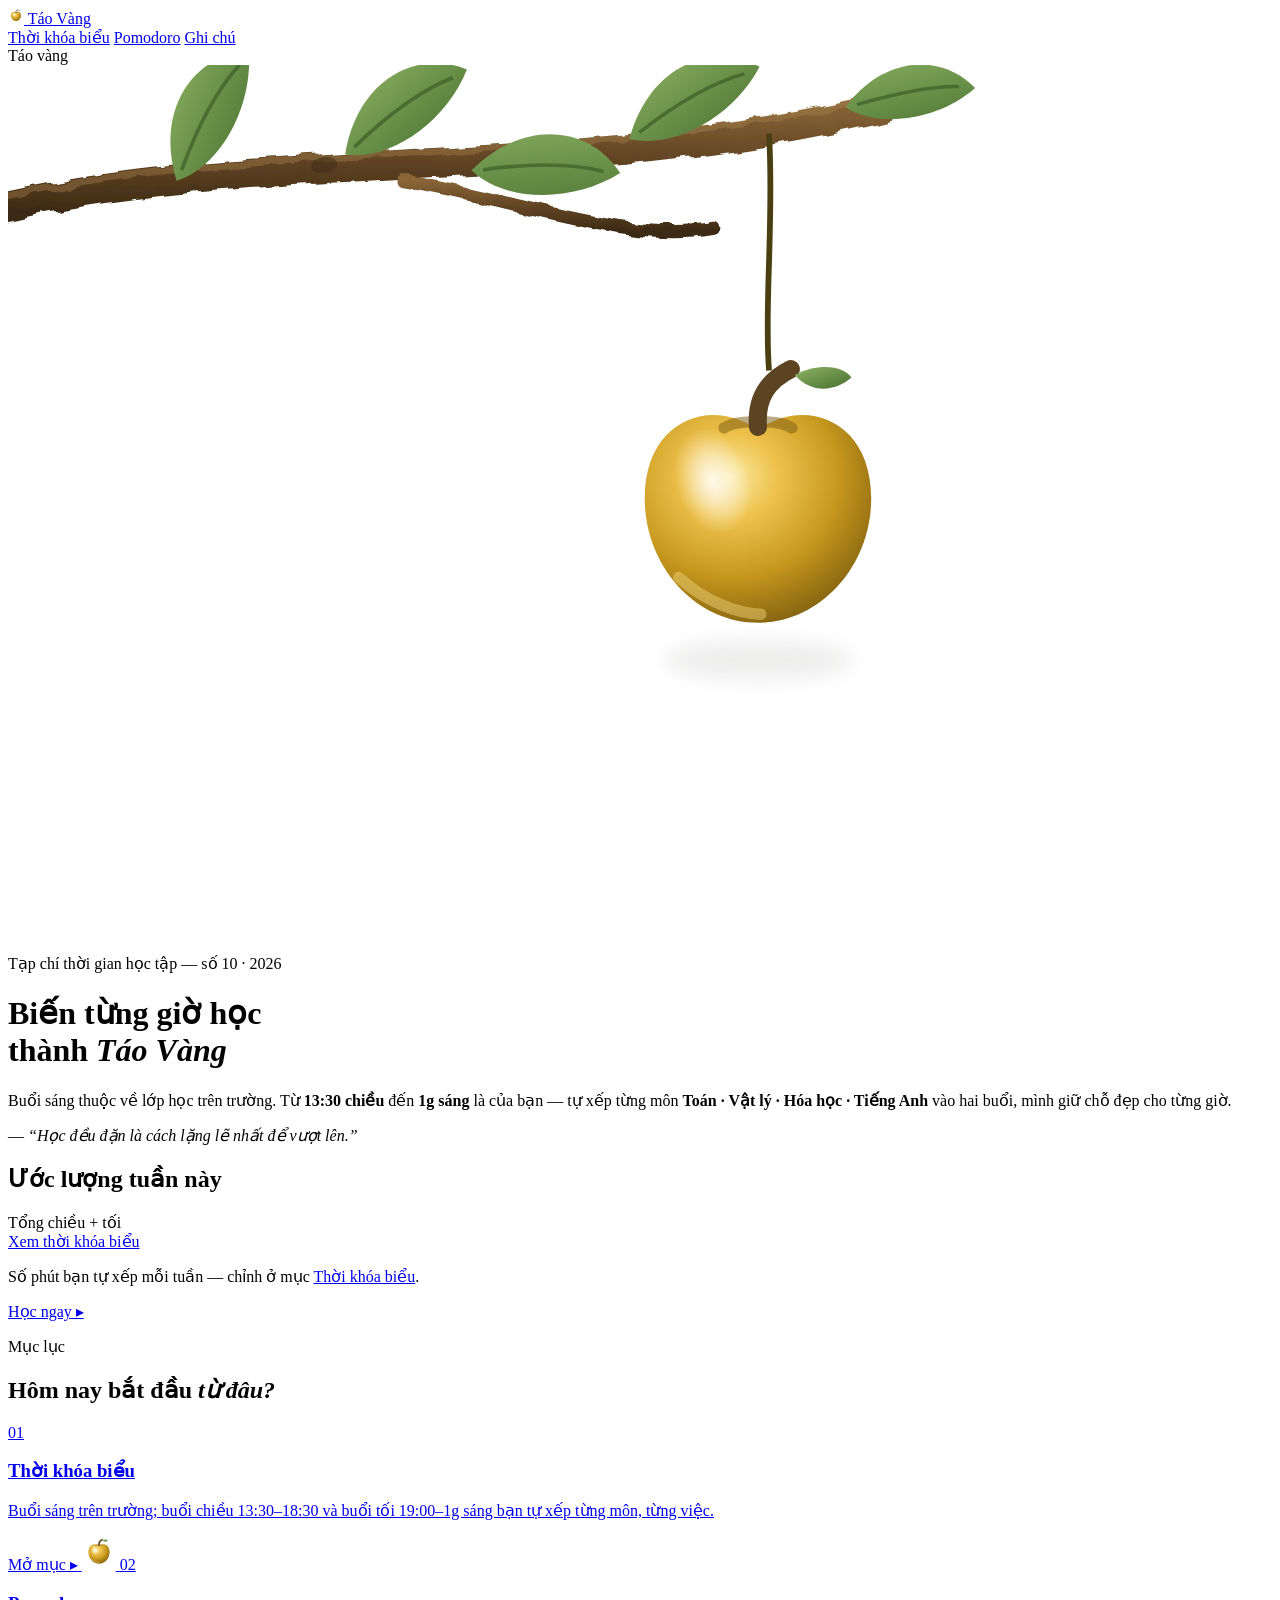
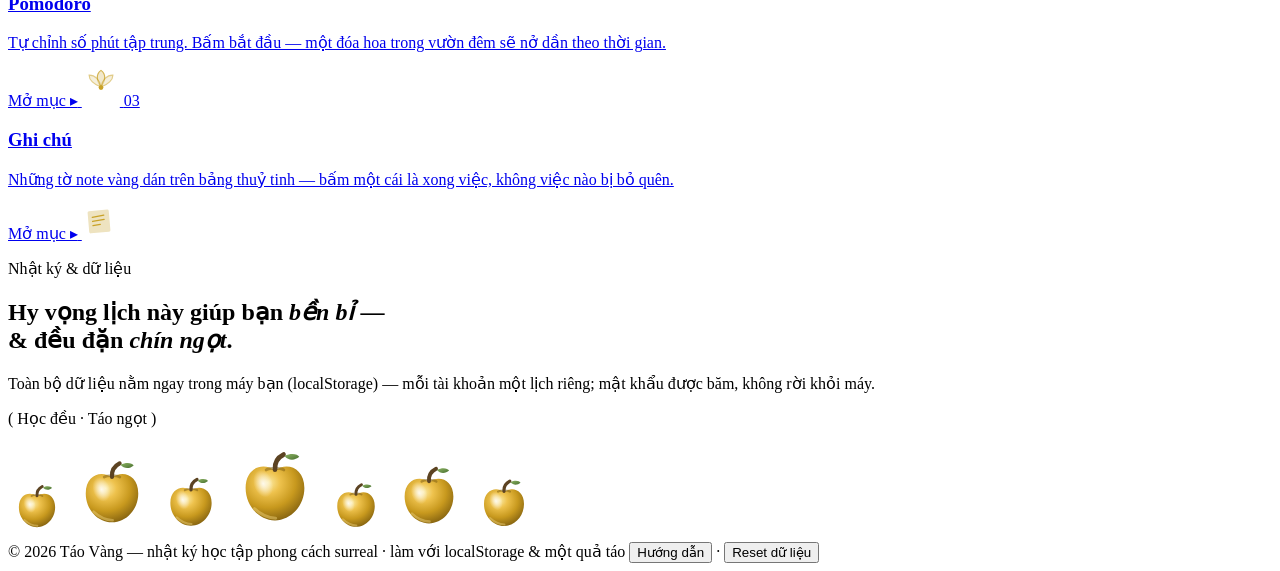
==== index.html @ 8e42742a "Đăng tải index.html" ====
<!DOCTYPE html>
<html lang="vi">
<head>
<meta charset="UTF-8">
<meta name="viewport" content="width=device-width, initial-scale=1">
<title>Táo Vàng — nhật ký học tập</title>
<meta name="description" content="Nhật ký học tập phong cách tạp chí: buổi sáng học trên trường, buổi chiều (13:30–18:30) và buổi tối (19:00–01:00) bạn tự xếp lịch — tài khoản riêng, Pomodoro vườn đêm nở hoa và ghi chú sticky.">
<meta name="theme-color" content="#c9dcef">
<link rel="icon" href="data:image/svg+xml,<svg xmlns='http://www.w3.org/2000/svg' viewBox='0 0 64 64'><path d='M32 18c-8-6-20-2-20 12 0 12 9 22 20 22s20-10 20-22c0-14-12-18-20-12z' fill='%23c9a227'/></svg>">
<link rel="preconnect" href="https://fonts.googleapis.com">
<link rel="preconnect" href="https://fonts.gstatic.com" crossorigin>
<link href="https://fonts.googleapis.com/css2?family=Playfair+Display:ital,wght@0,400..900;1,400..900&family=Dancing+Script:wght@500;700&family=Be+Vietnam+Pro:wght@300;400;500;600&display=swap" rel="stylesheet">
<link rel="stylesheet" href="style.css?v=5">
</head>
<body>

<!-- Kho hình & filter dùng chung mọi trang: táo vàng, vân cây, mây nhiễu fractal -->
<svg width="0" height="0" style="position:absolute" aria-hidden="true">
  <defs>
    <radialGradient id="appleGrad" cx="38%" cy="30%" r="78%">
      <stop offset="0%" stop-color="#fbeaa4"/>
      <stop offset="26%" stop-color="#eec24d"/>
      <stop offset="60%" stop-color="#c8991e"/>
      <stop offset="100%" stop-color="#7a5a0e"/>
    </radialGradient>
    <radialGradient id="appleShine" cx="50%" cy="50%" r="50%">
      <stop offset="0%" stop-color="#ffffff" stop-opacity=".85"/>
      <stop offset="100%" stop-color="#ffffff" stop-opacity="0"/>
    </radialGradient>
    <linearGradient id="barkGrad" x1="0" y1="0" x2="0" y2="1">
      <stop offset="0%" stop-color="#8a6537"/>
      <stop offset="55%" stop-color="#5f4223"/>
      <stop offset="100%" stop-color="#3c2a14"/>
    </linearGradient>
    <linearGradient id="leafGrad" x1="0" y1="0" x2="1" y2="1">
      <stop offset="0%" stop-color="#8db464"/>
      <stop offset="100%" stop-color="#486f2f"/>
    </linearGradient>
    <filter id="soft" x="-40%" y="-40%" width="180%" height="180%">
      <feGaussianBlur stdDeviation="4"/>
    </filter>
    <!-- vân cây: lệch nhẹ đường vẽ bằng nhiễu → cành trông tự nhiên hơn -->
    <filter id="barkRough" x="-8%" y="-8%" width="116%" height="116%">
      <feTurbulence type="fractalNoise" baseFrequency="0.11 0.07" numOctaves="2" seed="9" result="n"/>
      <feDisplacementMap in="SourceGraphic" in2="n" scale="4"/>
    </filter>
    <!-- mây: nhiễu fractal → đốm trắng mềm, dùng cho 2 tầng .clouds -->
    <filter id="fCloudsFar" x="-10%" y="-10%" width="120%" height="120%">
      <feTurbulence type="fractalNoise" baseFrequency="0.011 0.026" numOctaves="4" seed="7" stitchTiles="stitch"/>
      <feColorMatrix type="matrix" values="0 0 0 0 1  0 0 0 0 1  0 0 0 0 1  0 0 0 1.9 -0.62"/>
      <feGaussianBlur stdDeviation="1"/>
    </filter>
    <filter id="fCloudsNear" x="-10%" y="-10%" width="120%" height="120%">
      <feTurbulence type="fractalNoise" baseFrequency="0.0055 0.013" numOctaves="5" seed="4" stitchTiles="stitch"/>
      <feColorMatrix type="matrix" values="0 0 0 0 1  0 0 0 0 1  0 0 0 0 1  0 0 0 2.1 -0.72"/>
      <feGaussianBlur stdDeviation="1.5"/>
    </filter>
    <!-- [ẢNH TÁO] muốn tả thực bằng ảnh: thay <use href="#appleShape"> ở nơi cần
         bằng <img src="img/apple.png" alt="" width="120"> (PNG trong suốt) -->
    <g id="appleShape">
      <path d="M32 18c-8-6-20-2-20 12 0 12 9 22 20 22s20-10 20-22c0-14-12-18-20-12z" fill="url(#appleGrad)"/>
      <ellipse cx="24" cy="27" rx="6.5" ry="9.5" fill="url(#appleShine)" transform="rotate(-18 24 27)"/>
      <path d="M18 44c4.5 4.2 10.4 6.4 14.5 6.5" stroke="#f4d87e" stroke-width="2" opacity=".45" fill="none" stroke-linecap="round"/>
      <path d="M26 17.6c2.2-1.5 9.8-1.5 12 0" stroke="#7a5a10" stroke-width="2" opacity=".5" fill="none" stroke-linecap="round"/>
      <path d="M32 17.4c-.4-5.2 1.8-8.2 5.8-10.2" stroke="#5c4322" stroke-width="3.2" fill="none" stroke-linecap="round"/>
      <path d="M38.5 8.2c4.6-2.4 9-1.3 10 .5-2.8 2.5-7.2 2.9-10-.5z" fill="url(#leafGrad)"/>
    </g>
  </defs>
</svg>

<noscript>
  <p style="max-width:640px;margin:20px auto;padding:16px 22px;border:1px solid #c9a227;border-radius:16px;background:#faf8f4;color:#1c1a17;font-family:Tahoma,sans-serif">
    Trang này cần JavaScript để tự sinh lịch tự học và chạy Pomodoro. Bạn hãy bật JavaScript rồi tải lại nhé!
  </p>
</noscript>

<div class="sky" aria-hidden="true"></div>
<div class="clouds clouds--far" aria-hidden="true"></div>
<div class="clouds clouds--near" aria-hidden="true"></div>

<!-- ================= NAV ================= -->
<nav class="nav" aria-label="Điều hướng chính">
  <a class="nav__brand" href="index.html">
    <span class="nav__logo" aria-hidden="true">
      <svg width="16" height="16" viewBox="0 0 64 64"><use href="#appleShape"/></svg>
    </span>
    Táo Vàng
  </a>
  <div class="nav__right">
    <div class="nav__links">
      <a href="thoikhoabieu.html">Thời khóa biểu</a>
      <a href="pomodoro.html">Pomodoro</a>
      <a href="ghichu.html">Ghi chú</a>
    </div>
    <div class="nav__user" id="navUser"></div>
  </div>
</nav>

<!-- ================= HERO — trang bìa tạp chí ================= -->
<header class="hero" id="top">

  <span class="hero__ghost" aria-hidden="true">Táo vàng</span>
  <div class="rays" aria-hidden="true"></div>
  <i class="speck" style="--x:64%;--y:16%;--d:.4s" aria-hidden="true"></i>
  <i class="speck" style="--x:84%;--y:34%;--d:1.2s" aria-hidden="true"></i>
  <i class="speck" style="--x:12%;--y:66%;--d:2s" aria-hidden="true"></i>
  <i class="speck" style="--x:47%;--y:76%;--d:2.8s" aria-hidden="true"></i>
  <i class="speck" style="--x:91%;--y:60%;--d:1.7s" aria-hidden="true"></i>

  <!-- [ẢNH LÁ] cành lá + táo: muốn dùng ảnh thật, thay <svg class="hero__branchSvg"> dưới bằng
       <img src="img/leaf.png" alt=""> (PNG trong suốt, cao ~320px, gồm cả cành + táo) -->
  <div class="hero__branch" aria-hidden="true">
    <svg class="hero__branchSvg" viewBox="0 0 480 330">
      <g filter="url(#barkRough)">
        <path d="M-10 56 C 90 30, 220 46, 340 14" stroke="url(#barkGrad)" stroke-width="11" fill="none" stroke-linecap="round"/>
        <path d="M-10 52 C 90 27, 210 41, 330 12" stroke="#a8834f" stroke-width="2.5" fill="none" opacity=".4" stroke-linecap="round"/>
        <path d="M150 44 C 196 52, 236 68, 268 62" stroke="url(#barkGrad)" stroke-width="5" fill="none" stroke-linecap="round"/>
      </g>
      <ellipse cx="120" cy="38" rx="5" ry="3" fill="#43301a" opacity=".65" transform="rotate(-8 120 38)"/>
      <g transform="translate(64,44) rotate(-38)"><path d="M0 0 C 10 -26, 34 -34, 52 -22 C 40 -4, 16 6, 0 0 Z" fill="url(#leafGrad)"/><path d="M4 -2 C 20 -12, 34 -18, 46 -20" stroke="#3c5f28" stroke-width="1.4" fill="none" opacity=".7"/></g>
      <g transform="translate(128,34) rotate(-12)"><path d="M0 0 C 10 -26, 34 -34, 52 -22 C 40 -4, 16 6, 0 0 Z" fill="url(#leafGrad)"/><path d="M4 -2 C 20 -12, 34 -18, 46 -20" stroke="#3c5f28" stroke-width="1.4" fill="none" opacity=".7"/></g>
      <g transform="translate(176,40) rotate(24)"><path d="M0 0 C 10 -26, 34 -34, 52 -22 C 40 -4, 16 6, 0 0 Z" fill="url(#leafGrad)"/><path d="M4 -2 C 20 -12, 34 -18, 46 -20" stroke="#3c5f28" stroke-width="1.4" fill="none" opacity=".7"/></g>
      <g transform="translate(236,28) rotate(-6)"><path d="M0 0 C 10 -26, 34 -34, 52 -22 C 40 -4, 16 6, 0 0 Z" fill="url(#leafGrad)"/><path d="M4 -2 C 20 -12, 34 -18, 46 -20" stroke="#3c5f28" stroke-width="1.4" fill="none" opacity=".7"/></g>
      <g transform="translate(318,16) rotate(14)"><path d="M0 0 C 9 -22, 30 -29, 46 -19 C 36 -4, 14 5, 0 0 Z" fill="url(#leafGrad)"/><path d="M4 -2 C 18 -10, 30 -16, 40 -18" stroke="#3c5f28" stroke-width="1.3" fill="none" opacity=".7"/></g>
      <path d="M289 26 C 291 60, 287 92, 289 116" stroke="#4a3f10" stroke-width="2.2" fill="none"/>
      <ellipse cx="285" cy="226" rx="36" ry="7" fill="#1c1a17" opacity=".08" filter="url(#soft)"/>
      <g transform="translate(216,100) scale(2.15)"><use href="#appleShape"/></g>
    </svg>
  </div>

  <div class="hero__text">
    <p class="kicker">Tạp chí thời gian học tập — số 10 · 2026</p>
    <h1 class="hero__title">Biến từng giờ học<br>thành <em class="script">Táo Vàng</em></h1>
    <p class="hero__lead">Buổi sáng thuộc về lớp học trên trường. Từ <b>13:30 chiều</b> đến <b>1g sáng</b> là của bạn — tự xếp từng môn <b>Toán · Vật lý · Hóa học · Tiếng Anh</b> vào hai buổi, mình giữ chỗ đẹp cho từng giờ.</p>
    <p class="hero__date"><span id="heroDate"></span> — <em>“Học đều đặn là cách lặng lẽ nhất để vượt lên.”</em></p>
  </div>

  <div class="hero__side">
    <aside class="glass hero__card" aria-label="Ước lượng phút học mỗi tuần">
      <h2 class="hero__cardTitle">Ước lượng tuần này</h2>
      <div id="heroRows"></div>
      <div class="wrow wrow--total"><span>Tổng chiều + tối</span><b id="heroTotal"></b></div>
      <a class="pill pill--white" href="thoikhoabieu.html">Xem thời khóa biểu</a>
    </aside>
    <p class="hero__cardCap">Số phút bạn tự xếp mỗi tuần — chỉnh ở mục <a href="thoikhoabieu.html">Thời khóa biểu</a>.</p>
  </div>

  <a class="pill hero__cta" href="thoikhoabieu.html">Học ngay ▸</a>
</header>

<main>

  <!-- ================= MỤC LỤC ================= -->
  <section class="section" id="muc-luc">
    <header class="sec-head reveal">
      <p class="kicker">Mục lục</p>
      <h2>Hôm nay bắt đầu <em class="script">từ đâu?</em></h2>
    </header>
    <div class="toc__grid">

      <a class="toc__card glass reveal" href="thoikhoabieu.html">
        <span class="toc__num">01</span>
        <h3>Thời khóa biểu</h3>
        <p>Buổi sáng trên trường; buổi chiều 13:30–18:30 và buổi tối 19:00–1g sáng bạn tự xếp từng môn, từng việc.</p>
        <span class="toc__go">Mở mục ▸</span>
        <svg class="toc__art" width="34" height="34" viewBox="0 0 64 64" aria-hidden="true"><use href="#appleShape"/></svg>
      </a>

      <a class="toc__card glass reveal" href="pomodoro.html">
        <span class="toc__num">02</span>
        <h3>Pomodoro</h3>
        <p>Tự chỉnh số phút tập trung. Bấm bắt đầu — một đóa hoa trong vườn đêm sẽ nở dần theo thời gian.</p>
        <span class="toc__go">Mở mục ▸</span>
        <svg class="toc__art" width="38" height="38" viewBox="0 0 64 64" aria-hidden="true">
          <g fill="none" stroke="#c9a227" stroke-width="2">
            <path d="M32 32 C 24 20, 24 10, 32 4 C 40 10, 40 20, 32 32Z" fill="#eee3c0" opacity=".8"/>
            <path d="M32 32 C 20 28, 12 20, 12 12 C 22 12, 30 20, 32 32Z" fill="#eee3c0" opacity=".55"/>
            <path d="M32 32 C 44 28, 52 20, 52 12 C 42 12, 34 20, 32 32Z" fill="#eee3c0" opacity=".55"/>
          </g>
          <circle cx="32" cy="33" r="4" fill="#c9a227"/>
        </svg>
      </a>

      <a class="toc__card glass reveal" href="ghichu.html">
        <span class="toc__num">03</span>
        <h3>Ghi chú</h3>
        <p>Những tờ note vàng dán trên bảng thuỷ tinh — bấm một cái là xong việc, không việc nào bị bỏ quên.</p>
        <span class="toc__go">Mở mục ▸</span>
        <svg class="toc__art" width="34" height="34" viewBox="0 0 64 64" aria-hidden="true">
          <rect x="12" y="10" width="40" height="42" rx="3" fill="#eee3c0" transform="rotate(-5 32 31)"/>
          <path d="M20 22l22-2M20 30l22-2M20 38l14-1.5" stroke="#c9a227" stroke-width="2.4" stroke-linecap="round" transform="rotate(-5 32 31)"/>
        </svg>
      </a>

    </div>
  </section>

</main>

<!-- ================= FOOTER ================= -->
<footer class="footer" id="footer">
  <p class="kicker reveal">Nhật ký &amp; dữ liệu</p>
  <h2 class="footer__title reveal">Hy vọng lịch này giúp bạn <em class="script">bền bỉ</em> —<br>&amp; đều đặn <em class="script">chín ngọt</em>.</h2>
  <p class="footer__sub">Toàn bộ dữ liệu nằm ngay trong máy bạn (localStorage) — mỗi tài khoản một lịch riêng; mật khẩu được băm, không rời khỏi máy.</p>
  <p class="footer__giant">( Học đều · Táo ngọt )</p>

  <!-- [ẢNH TÁO] dải táo vàng chân trang: muốn dùng ảnh thật, thay cả <div class="footer__apples"> bằng
       <img src="img/apples.png" alt="" style="width:min(92vw,760px)"> (PNG trong suốt, hàng táo ~300px cao) -->
  <div class="footer__apples" aria-hidden="true">
    <svg class="fapple" width="58" height="58" viewBox="0 0 64 64"><use href="#appleShape"/></svg>
    <svg class="fapple" width="84" height="84" viewBox="0 0 64 64"><use href="#appleShape"/></svg>
    <svg class="fapple" width="66" height="66" viewBox="0 0 64 64"><use href="#appleShape"/></svg>
    <svg class="fapple" width="94" height="94" viewBox="0 0 64 64"><use href="#appleShape"/></svg>
    <svg class="fapple" width="60" height="60" viewBox="0 0 64 64"><use href="#appleShape"/></svg>
    <svg class="fapple" width="78" height="78" viewBox="0 0 64 64"><use href="#appleShape"/></svg>
    <svg class="fapple" width="64" height="64" viewBox="0 0 64 64"><use href="#appleShape"/></svg>
  </div>
  <!-- [ẢNH LÁ] góc chân trang (tùy chọn): img/leaf.png cao ~300px, đặt position:absolute hai bên -->

  <div class="footer__meta">
    <span>© 2026 Táo Vàng — nhật ký học tập phong cách surreal · làm với localStorage &amp; một quả táo</span>
    <span class="footer__links">
      <button class="linklike" id="btnHelp" type="button">Hướng dẫn</button> ·
      <button class="linklike" id="btnReset" type="button">Reset dữ liệu</button>
    </span>
  </div>
</footer>

<!-- ================= MODAL: XÁC NHẬN ================= -->
<div class="overlay" id="modalConfirm" hidden>
  <div class="glass modal" role="dialog" aria-modal="true" aria-labelledby="confirmTitle">
    <h3 id="confirmTitle">Xác nhận nhé</h3>
    <p id="confirmMsg"></p>
    <div class="modal__btns">
      <button class="pill pill--ghost" id="btnNo" type="button">Để thôi</button>
      <button class="pill" id="btnYes" type="button">Đồng ý</button>
    </div>
  </div>
</div>

<!-- ================= MODAL: THÔNG BÁO ================= -->
<div class="overlay" id="modalMsg" hidden>
  <div class="glass modal" role="dialog" aria-modal="true" aria-labelledby="msgTitle">
    <h3 id="msgTitle">Có một việc nhỏ</h3>
    <p id="msgText"></p>
    <div class="modal__btns"><button class="pill" data-close="modalMsg" type="button">Đã hiểu</button></div>
  </div>
</div>

<!-- ================= MODAL: CHÀO MỪNG (lần đầu, chỉ trang chính) ================= -->
<div class="overlay" id="modalWelcome" hidden>
  <div class="glass modal" role="dialog" aria-modal="true" aria-labelledby="welcomeTitle">
    <h3 id="welcomeTitle">Chào mừng đến <em class="script">Táo Vàng</em></h3>
    <p>Lịch mẫu đã nạp sẵn: <b>học trên trường T2–T6 sáng 7:00–11:30</b>; vài mục tự học và học thêm mẫu ở buổi chiều (13:30–18:30) và buổi tối (19:00–1g sáng).</p>
    <p>Vào <b>Thời khóa biểu</b> để tự xếp lịch của riêng bạn — và tạo <b>Tài khoản</b> để giữ lịch riêng khi có nhiều người dùng chung máy.</p>
    <div class="modal__btns"><button class="pill" data-close="modalWelcome" type="button">Vào học thôi</button></div>
  </div>
</div>

<div class="toast" id="toast" role="status" aria-live="polite"></div>

<script src="script.js?v=4" defer></script>
<script src="landing.js?v=4" defer></script>
</body>
</html>
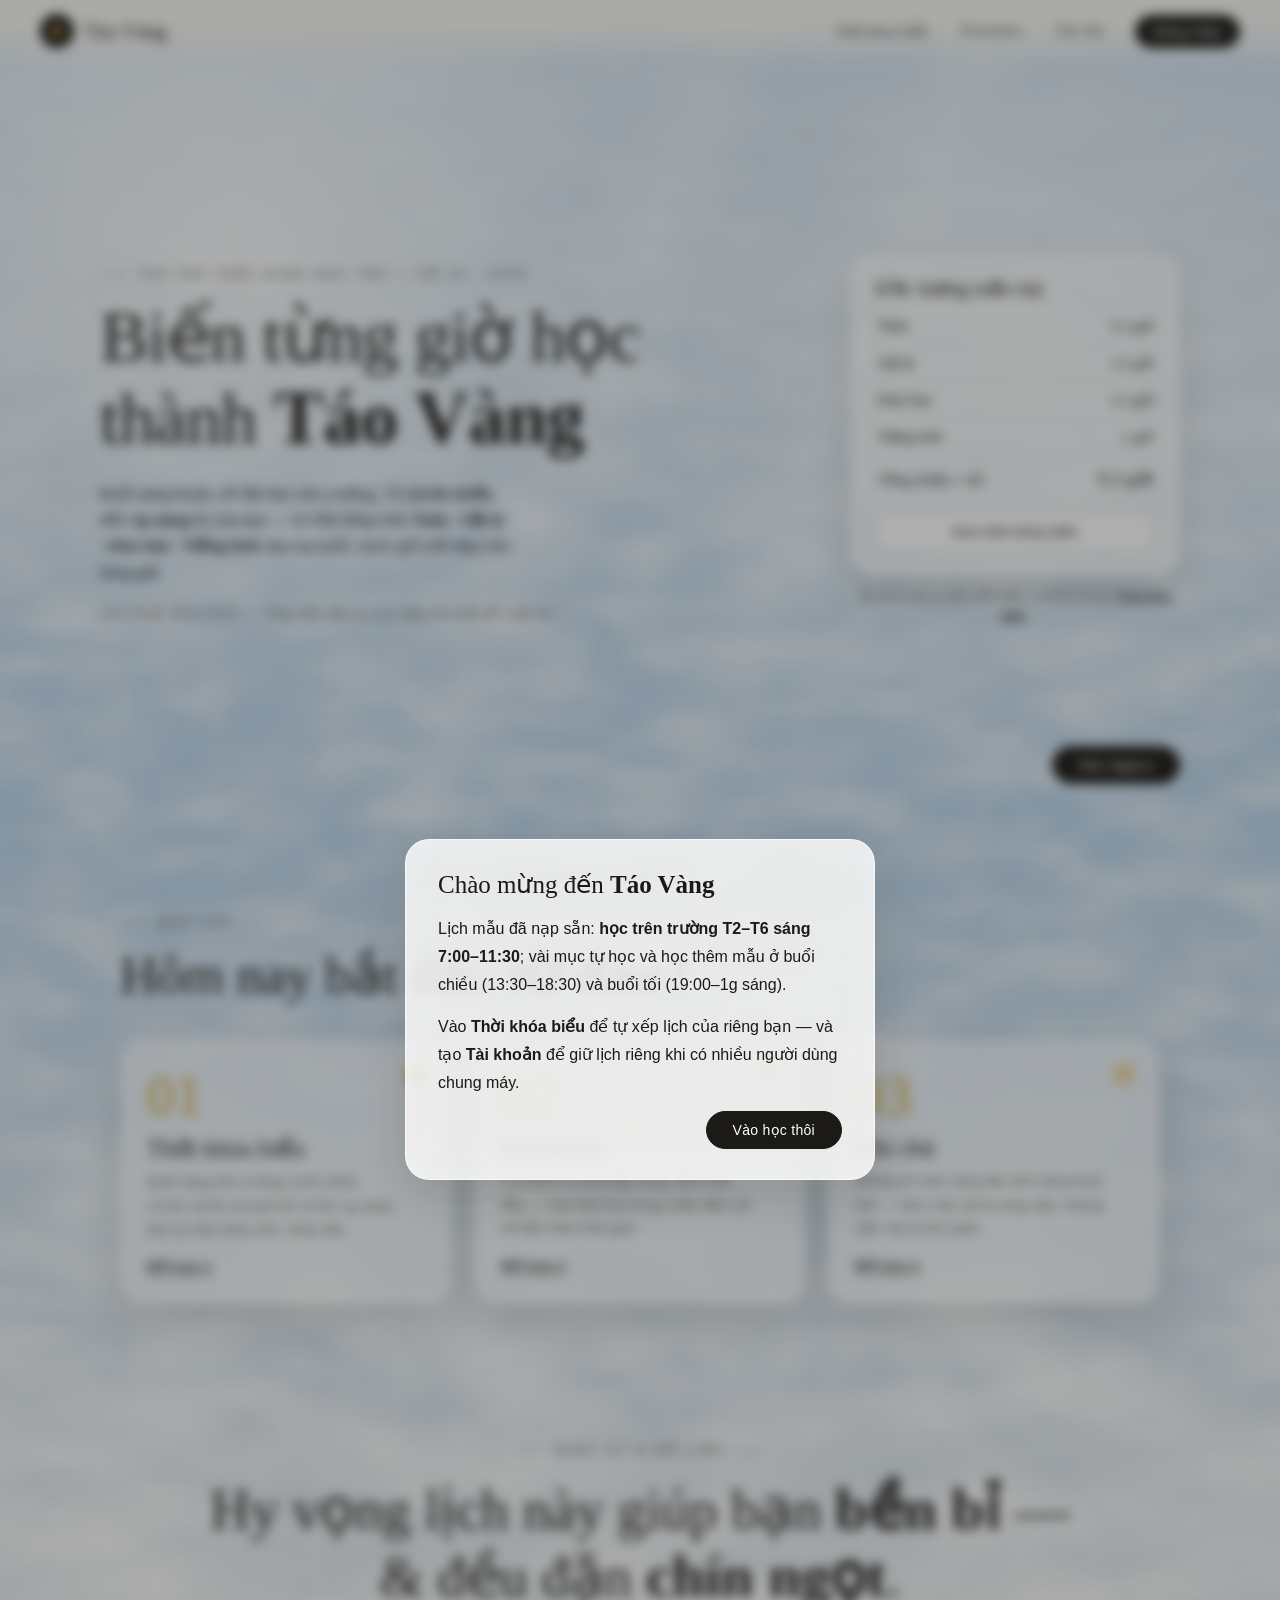
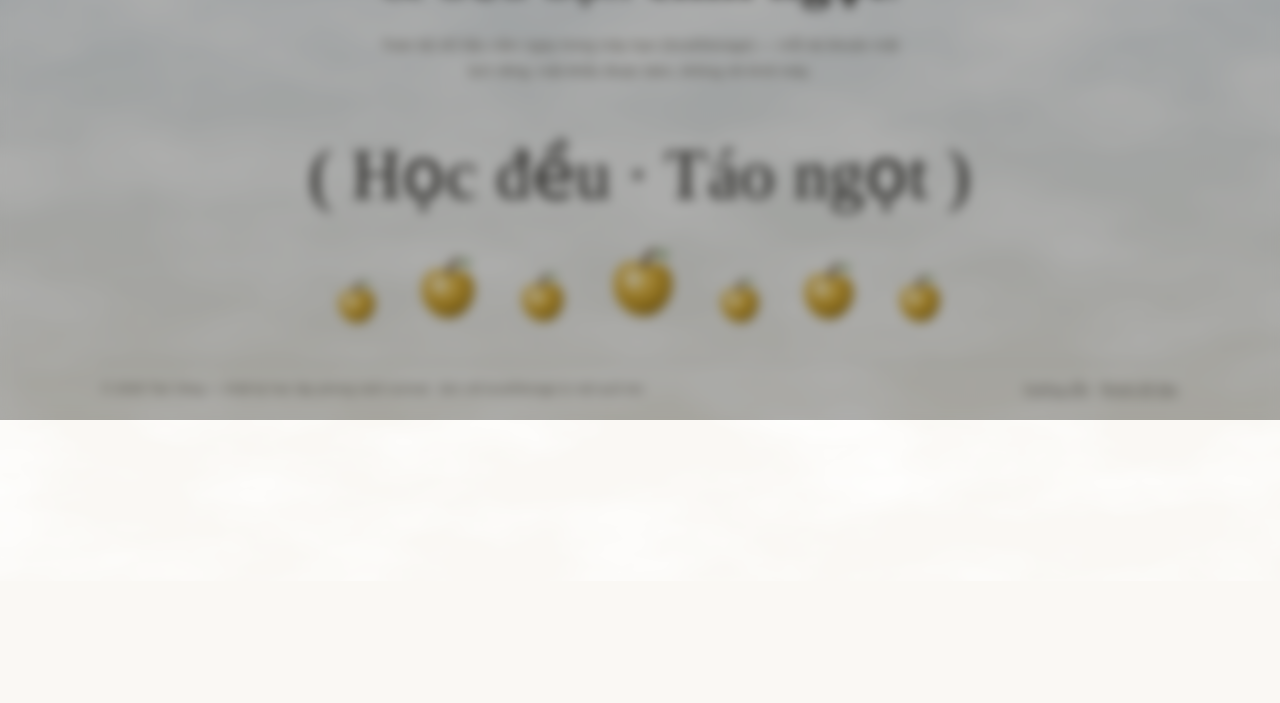
==== commit 9c881525: "Đăng tải index.html" ====
--- a/index.html
+++ b/index.html
@@ -10,7 +10,7 @@
 <link rel="preconnect" href="https://fonts.googleapis.com">
 <link rel="preconnect" href="https://fonts.gstatic.com" crossorigin>
 <link href="https://fonts.googleapis.com/css2?family=Playfair+Display:ital,wght@0,400..900;1,400..900&family=Dancing+Script:wght@500;700&family=Be+Vietnam+Pro:wght@300;400;500;600&display=swap" rel="stylesheet">
-<link rel="stylesheet" href="style.css?v=5">
+<link rel="stylesheet" href="style.css?v=6">
 </head>
 <body>
 
@@ -84,7 +84,7 @@
     <span class="nav__logo" aria-hidden="true">
       <svg width="16" height="16" viewBox="0 0 64 64"><use href="#appleShape"/></svg>
     </span>
-    Táo Vàng
+    <span class="nav__brandName">Táo Vàng</span>
   </a>
   <div class="nav__right">
     <div class="nav__links">
@@ -106,27 +106,6 @@
   <i class="speck" style="--x:12%;--y:66%;--d:2s" aria-hidden="true"></i>
   <i class="speck" style="--x:47%;--y:76%;--d:2.8s" aria-hidden="true"></i>
   <i class="speck" style="--x:91%;--y:60%;--d:1.7s" aria-hidden="true"></i>
-
-  <!-- [ẢNH LÁ] cành lá + táo: muốn dùng ảnh thật, thay <svg class="hero__branchSvg"> dưới bằng
-       <img src="img/leaf.png" alt=""> (PNG trong suốt, cao ~320px, gồm cả cành + táo) -->
-  <div class="hero__branch" aria-hidden="true">
-    <svg class="hero__branchSvg" viewBox="0 0 480 330">
-      <g filter="url(#barkRough)">
-        <path d="M-10 56 C 90 30, 220 46, 340 14" stroke="url(#barkGrad)" stroke-width="11" fill="none" stroke-linecap="round"/>
-        <path d="M-10 52 C 90 27, 210 41, 330 12" stroke="#a8834f" stroke-width="2.5" fill="none" opacity=".4" stroke-linecap="round"/>
-        <path d="M150 44 C 196 52, 236 68, 268 62" stroke="url(#barkGrad)" stroke-width="5" fill="none" stroke-linecap="round"/>
-      </g>
-      <ellipse cx="120" cy="38" rx="5" ry="3" fill="#43301a" opacity=".65" transform="rotate(-8 120 38)"/>
-      <g transform="translate(64,44) rotate(-38)"><path d="M0 0 C 10 -26, 34 -34, 52 -22 C 40 -4, 16 6, 0 0 Z" fill="url(#leafGrad)"/><path d="M4 -2 C 20 -12, 34 -18, 46 -20" stroke="#3c5f28" stroke-width="1.4" fill="none" opacity=".7"/></g>
-      <g transform="translate(128,34) rotate(-12)"><path d="M0 0 C 10 -26, 34 -34, 52 -22 C 40 -4, 16 6, 0 0 Z" fill="url(#leafGrad)"/><path d="M4 -2 C 20 -12, 34 -18, 46 -20" stroke="#3c5f28" stroke-width="1.4" fill="none" opacity=".7"/></g>
-      <g transform="translate(176,40) rotate(24)"><path d="M0 0 C 10 -26, 34 -34, 52 -22 C 40 -4, 16 6, 0 0 Z" fill="url(#leafGrad)"/><path d="M4 -2 C 20 -12, 34 -18, 46 -20" stroke="#3c5f28" stroke-width="1.4" fill="none" opacity=".7"/></g>
-      <g transform="translate(236,28) rotate(-6)"><path d="M0 0 C 10 -26, 34 -34, 52 -22 C 40 -4, 16 6, 0 0 Z" fill="url(#leafGrad)"/><path d="M4 -2 C 20 -12, 34 -18, 46 -20" stroke="#3c5f28" stroke-width="1.4" fill="none" opacity=".7"/></g>
-      <g transform="translate(318,16) rotate(14)"><path d="M0 0 C 9 -22, 30 -29, 46 -19 C 36 -4, 14 5, 0 0 Z" fill="url(#leafGrad)"/><path d="M4 -2 C 18 -10, 30 -16, 40 -18" stroke="#3c5f28" stroke-width="1.3" fill="none" opacity=".7"/></g>
-      <path d="M289 26 C 291 60, 287 92, 289 116" stroke="#4a3f10" stroke-width="2.2" fill="none"/>
-      <ellipse cx="285" cy="226" rx="36" ry="7" fill="#1c1a17" opacity=".08" filter="url(#soft)"/>
-      <g transform="translate(216,100) scale(2.15)"><use href="#appleShape"/></g>
-    </svg>
-  </div>
 
   <div class="hero__text">
     <p class="kicker">Tạp chí thời gian học tập — số 10 · 2026</p>
@@ -259,7 +238,7 @@
 
 <div class="toast" id="toast" role="status" aria-live="polite"></div>
 
-<script src="script.js?v=4" defer></script>
+<script src="script.js?v=5" defer></script>
 <script src="landing.js?v=4" defer></script>
 </body>
 </html>
--- a/style.css
+++ b/style.css
@@ -0,0 +1,578 @@
+/* =========================================================
+   TÁO VÀNG — style.css v4 · Surreal Elegance / Editorial
+   1.Tokens · 2.Trời & mây · 3.Nav & tài khoản · 4.Hero ·
+   5.Mục lục · 6.Page-head · 7.Section · 8.Thẻ ngày & sự kiện ·
+   9.Danh sách editorial · 10.Panel/settings · 11.Notes ·
+   12.Vườn đêm & hoa · 13.Auth · 14.Footer · 15.Glass/pill ·
+   16.Modal/toast · 17.Chuyển trang · 18.Responsive · 19.Reduced motion
+   ========================================================= */
+
+/* ---------- 1. Tokens ---------- */
+:root{
+  --ivory:#faf8f4;
+  --ink:#1c1a17;
+  --ink-soft:#6f6a61;
+  --gold:#c9a227;
+  --gold-soft:#eee3c0;
+  --glass:rgba(255,255,255,.55);
+  --glass-border:rgba(255,255,255,.7);
+  --shadow:0 18px 44px rgba(28,26,23,.14);
+  --sky-fallback:linear-gradient(180deg,#dbe9f4,#c9dcef 45%,#eef0ea);
+  --serif:"Playfair Display",Georgia,serif;
+  --script:"Dancing Script",cursive;
+  --sans:"Be Vietnam Pro",Tahoma,sans-serif;
+}
+
+/* ---------- 2. Trời & mây (nhiễu fractal — như ảnh mây thật) ---------- */
+*{box-sizing:border-box}
+html{scroll-behavior:smooth}
+body{
+  margin:0;font:16px/1.7 var(--sans);color:var(--ink);
+  background:var(--ivory);overflow-x:hidden;
+}
+/* [ẢNH NỀN] muốn dùng ảnh trời thật: thêm url("img/sky.jpg") center/cover no-repeat
+   làm lớp ĐẦU trong .sky (khuyên 1920px, <500KB). Mây CSS bên dưới vẫn chạy đè lên. */
+.sky{
+  position:fixed;inset:0;z-index:-3;
+  background:
+    radial-gradient(60% 34% at 18% 12%, rgba(255,255,255,.9), rgba(255,255,255,0) 70%),
+    radial-gradient(52% 30% at 80% 18%, rgba(255,255,255,.75), rgba(255,255,255,0) 72%),
+    linear-gradient(180deg,#cfe2f2 0%,#bcd6ec 42%,#e6ecf1 78%,#f1efe7 100%);
+}
+/* hai tầng mây tự sinh bằng filter nhiễu SVG — trôi rất chậm */
+.clouds{position:fixed;pointer-events:none;background:#fff}
+.clouds--far{
+  inset:-14% -18%;z-index:-2;opacity:.55;
+  filter:url(#fCloudsFar);
+  -webkit-mask-image:linear-gradient(180deg,transparent 4%,#000 34%,#000 58%,transparent 90%);
+          mask-image:linear-gradient(180deg,transparent 4%,#000 34%,#000 58%,transparent 90%);
+  animation:drift 160s ease-in-out infinite alternate;
+}
+.clouds--near{
+  left:-24%;right:-24%;bottom:-8%;height:56%;z-index:-1;opacity:.9;
+  filter:url(#fCloudsNear);
+  -webkit-mask-image:linear-gradient(180deg,transparent 0,#000 30%,#000 74%,rgba(0,0,0,.75) 100%);
+          mask-image:linear-gradient(180deg,transparent 0,#000 30%,#000 74%,rgba(0,0,0,.75) 100%);
+  animation:drift 120s ease-in-out infinite alternate-reverse;
+}
+@keyframes drift{from{transform:translateX(-1.4%)}to{transform:translateX(1.4%)}}
+::selection{background:var(--gold-soft)}
+:focus-visible{outline:2px solid var(--gold);outline-offset:2px}
+h1,h2,h3,p,ul,fieldset{margin:0;padding:0}
+li{list-style:none}
+b,strong{font-weight:600}
+a{color:var(--ink)}
+.script{font-family:var(--script);font-weight:700;font-style:normal}
+h1 .script,h2 .script{font-size:1.05em}
+.kicker{
+  display:inline-flex;align-items:center;gap:10px;
+  font:600 11px/1 var(--sans);letter-spacing:.34em;text-transform:uppercase;
+  color:var(--ink-soft);
+}
+.kicker::before{content:"";width:28px;height:1px;background:var(--ink-soft);opacity:.7}
+
+/* ---------- 3. Nav & tài khoản ---------- */
+.nav{
+  position:fixed;inset:0 0 auto 0;z-index:60;
+  display:flex;align-items:center;justify-content:space-between;gap:16px;
+  padding:14px clamp(16px,4vw,40px) 18px;
+  background:linear-gradient(180deg,rgba(250,248,244,.92) 40%,rgba(250,248,244,0));
+  pointer-events:none;
+}
+.nav a,.nav button{pointer-events:auto}
+.nav__brand{
+  display:inline-flex;align-items:center;gap:10px;flex:none;white-space:nowrap;
+  font:500 21px var(--serif);text-decoration:none;
+}
+.nav__logo{
+  width:34px;height:34px;border-radius:50%;background:var(--ink);
+  display:grid;place-items:center;flex:none;
+}
+.nav__right{display:flex;align-items:center;gap:clamp(12px,2.6vw,32px)}
+.nav__links{display:flex;flex-wrap:wrap;gap:clamp(12px,2.6vw,32px)}
+.nav__links a{
+  font:15px var(--serif);text-decoration:none;opacity:.85;
+  text-underline-offset:5px;
+}
+.nav__links a:hover{opacity:1;color:var(--gold);text-decoration:underline}
+.nav__links a.active{opacity:1;color:var(--gold);text-decoration:underline}
+.nav__user{display:flex;align-items:center;flex:none}
+.nav__login{padding:8px 20px;font-size:13px}
+.nav__me{
+  display:inline-flex;align-items:center;gap:9px;
+  font:500 15px var(--serif);text-decoration:none;
+}
+.nav__meAva{
+  width:30px;height:30px;border-radius:50%;background:var(--gold);color:#fff;
+  display:grid;place-items:center;font:600 13px var(--sans);
+  box-shadow:0 4px 10px rgba(201,162,39,.35);
+}
+.nav__me:hover .nav__meAva{background:var(--ink)}
+
+/* ---------- 4. Hero trang chính ---------- */
+.hero{
+  position:relative;max-width:1160px;margin:0 auto;
+  padding:126px clamp(16px,4vw,40px) 76px;
+  min-height:92vh;
+  display:grid;grid-template-columns:minmax(0,1.35fr) minmax(260px,.85fr);
+  gap:48px;align-items:center;
+}
+.hero__ghost{
+  position:absolute;top:30%;left:-2%;z-index:0;
+  font:italic 500 clamp(120px,21vw,210px)/1 var(--serif);
+  color:transparent;-webkit-text-stroke:1px rgba(28,26,23,.09);
+  pointer-events:none;user-select:none;white-space:nowrap;
+}
+.speck{
+  position:absolute;width:5px;height:5px;border-radius:50%;
+  background:var(--gold);opacity:.5;pointer-events:none;
+  animation:tw 3.6s ease-in-out infinite;animation-delay:var(--d,0s);
+  left:var(--x,50%);top:var(--y,20%);
+}
+@keyframes tw{0%,100%{opacity:.12;transform:scale(.7)}50%{opacity:.85;transform:scale(1.2)}}
+.rays{ /* vệt nắng xiên qua mây */
+  position:absolute;inset:0;pointer-events:none;opacity:.55;
+  background:
+    linear-gradient(112deg,transparent 40%,rgba(255,255,255,.55) 46%,transparent 51%),
+    linear-gradient(112deg,transparent 58%,rgba(255,255,255,.4) 63%,transparent 68%);
+}
+.hero__branch{
+  position:absolute;top:clamp(4px,6vh,44px);left:-14px;
+  width:min(480px,60vw);pointer-events:none;z-index:0;
+}
+.hero__branchSvg{display:block;width:100%;height:auto;transform-origin:12% 18%;animation:sway 7s ease-in-out infinite}
+@keyframes sway{0%,100%{rotate:0deg}50%{rotate:1.3deg}}
+.hero__text{position:relative;z-index:1;min-width:0}
+.hero__title{
+  font:500 clamp(38px,6.5vw,72px)/1.08 var(--serif);
+  letter-spacing:-.01em;margin:16px 0 22px;
+}
+.hero__lead{max-width:410px;font-size:15.5px;margin:0 0 18px}
+.hero__date{font:italic 15px var(--serif);color:var(--ink-soft)}
+.hero__side{position:relative;z-index:1;justify-self:end;width:100%;max-width:330px}
+.hero__card{padding:22px 24px 24px;border-radius:20px}
+.hero__cardTitle{font:500 20px var(--serif);margin:0 0 8px}
+.wrow{
+  display:flex;justify-content:space-between;align-items:baseline;gap:12px;
+  padding:9px 2px;border-bottom:1px solid rgba(28,26,23,.12);
+  font:14.5px var(--sans);
+}
+.wrow b{font:500 15px var(--serif);font-variant-numeric:tabular-nums}
+.wrow--total{border-bottom:0;margin-top:2px}
+.wrow--total b{font-size:19px}
+.hero__cardCap{
+  font:12.5px/1.6 var(--sans);color:var(--ink-soft);
+  text-align:center;max-width:320px;margin:10px auto 0;
+}
+.hero__cta{position:absolute;right:clamp(16px,4vw,40px);bottom:44px}
+
+/* ---------- 5. Mục lục (landing) ---------- */
+.toc__grid{display:grid;grid-template-columns:repeat(3,minmax(0,1fr));gap:22px}
+.toc__card{
+  position:relative;display:block;padding:28px 26px 24px;border-radius:24px;
+  text-decoration:none;overflow:hidden;
+  transition:box-shadow .25s,translate .25s,border-color .25s;
+}
+.toc__card:hover{translate:0 -4px;border-color:rgba(201,162,39,.55)}
+.toc__num{font:500 56px/1 var(--serif);color:var(--gold);opacity:.92;display:block}
+.toc__card h3{font:500 25px var(--serif);margin:10px 0 8px}
+.toc__card p{font:14px/1.65 var(--sans);color:var(--ink-soft);max-width:250px}
+.toc__go{
+  display:inline-block;margin-top:18px;font:600 13px var(--sans);
+  letter-spacing:.06em;color:var(--ink);text-decoration:underline;text-underline-offset:4px;
+}
+.toc__card:hover .toc__go{color:var(--gold)}
+.toc__art{position:absolute;right:18px;top:18px}
+
+/* ---------- 6. Page-head (trang riêng) ---------- */
+.page-head{max-width:1120px;margin:0 auto;padding:126px clamp(16px,4vw,40px) 10px;position:relative}
+.page-head h1{font:500 clamp(32px,5vw,56px)/1.12 var(--serif);margin:.25em 0 .2em}
+.page-sub{max-width:560px;color:var(--ink-soft);font-size:15px}
+.page-head .deco{
+  position:absolute;right:clamp(16px,4vw,40px);top:112px;
+  pointer-events:none;transform:rotate(6deg);
+}
+
+/* ---------- 7. Section ---------- */
+.section{
+  max-width:1120px;margin:0 auto;
+  padding:76px clamp(16px,4vw,40px) 24px;
+  scroll-margin-top:76px;
+}
+.sec-head{margin-bottom:34px}
+.sec-head--center{text-align:center}
+.sec-head--center .kicker{justify-content:center}
+.sec-head--center .kicker::after{content:"";width:28px;height:1px;background:var(--ink-soft);opacity:.7}
+.sec-head h2{font:500 clamp(30px,4.6vw,52px)/1.12 var(--serif);margin:.25em 0 .2em}
+.sec-sub{max-width:520px;margin:0 auto;color:var(--ink-soft);font-size:15px}
+.fineprint{font:13px/1.7 var(--sans);color:var(--ink-soft);margin:18px 0 0}
+.fineprint--legend span{display:inline-flex;align-items:center;gap:7px;margin:0 16px 4px 0}
+.dot{width:9px;height:9px;border-radius:50%;display:inline-block;background:var(--ink)}
+.dot--extra{background:var(--gold)}
+.dot--busy{background:transparent;box-shadow:inset 0 0 0 1.5px var(--ink-soft)}
+.dot--self{background:var(--gold-soft);box-shadow:inset 0 0 0 1.5px var(--gold)}
+
+/* ---------- 8. Thẻ ngày & sự kiện ---------- */
+.week{display:grid;grid-template-columns:repeat(7,minmax(0,1fr));gap:13px}
+.day{
+  position:relative;padding:16px 14px;border-radius:18px;min-height:150px;
+  transition:box-shadow .25s,translate .25s;
+}
+.day:hover{translate:0 -3px}
+.day--today{border:1.5px solid var(--gold);box-shadow:0 14px 30px rgba(201,162,39,.18)}
+.day__today{
+  position:absolute;top:-13px;right:12px;
+  font:700 19px/1 var(--script);color:var(--gold);
+  background:var(--ivory);padding:2px 10px;border-radius:9px;
+  transform:rotate(-4deg);
+}
+.day__name{font:500 19px var(--serif);margin:2px 0 6px}
+.day__empty{margin:8px 0 0;font:500 19px var(--script);color:var(--ink-soft)}
+.day__tot{margin:10px 0 0;font:italic 500 14px var(--serif);color:var(--ink-soft);text-align:right}
+.evt{
+  display:block;
+  font:13.5px/1.5 var(--sans);
+  padding:8px 0 0;border-top:1px dashed rgba(28,26,23,.14);
+}
+.evt:first-of-type{border-top:0;padding-top:0;margin-top:2px}
+.evt i{width:8px;height:8px;border-radius:50%;display:inline-block;margin-right:7px;background:var(--ink)}
+.evt--extra i{background:var(--gold)}
+.evt--busy i{background:transparent;box-shadow:inset 0 0 0 1.5px var(--ink-soft)}
+.evt--self i{background:var(--gold-soft);box-shadow:inset 0 0 0 1.5px var(--gold)}
+.evt__t{
+  font-size:12.5px;color:var(--ink-soft);white-space:nowrap;margin-right:6px;
+  font-variant-numeric:tabular-nums;
+}
+
+/* ---------- 9. Danh sách editorial ---------- */
+.split{
+  display:grid;grid-template-columns:minmax(0,.9fr) minmax(0,1.1fr);
+  gap:44px;align-items:start;
+}
+.split__text p{margin:0 0 24px;font-size:15.5px;max-width:380px}
+.split__btns{display:flex;flex-wrap:wrap;gap:10px}
+.classlist{padding:6px 26px;border-radius:20px}
+.xrow{
+  display:flex;flex-wrap:wrap;align-items:baseline;gap:6px 12px;
+  padding:15px 0;border-bottom:1px solid rgba(28,26,23,.12);
+}
+.xrow:last-child{border-bottom:0}
+.xrow--empty{justify-content:center;padding:30px 0;font:500 21px var(--script);color:var(--ink-soft)}
+.xrow__day{font:500 18px var(--serif);min-width:92px}
+.xrow__time{font:italic 500 15px var(--serif);color:var(--ink-soft);min-width:96px;font-variant-numeric:tabular-nums}
+.xrow__subj{font:600 14.5px var(--sans)}
+.xrow__subj--dot::before{
+  content:"";display:inline-block;width:8px;height:8px;border-radius:50%;
+  background:var(--gold);margin-right:8px;vertical-align:1px;
+}
+.xrow__note{color:var(--ink-soft);font-size:13.5px}
+.warn{color:#9c3d2e;font-size:13px}
+.xrow__acts{margin-left:auto;display:flex;gap:16px}
+.chip{
+  display:inline-block;font:600 10.5px/1 var(--sans);letter-spacing:.16em;
+  text-transform:uppercase;padding:4px 10px;border-radius:999px;translate:0 -2px;
+}
+.chip--extra{background:var(--gold-soft);color:#7a5c10}
+.chip--busy{background:rgba(28,26,23,.08);color:var(--ink-soft)}
+.chip--self{background:rgba(201,162,39,.16);color:#8a6d14}
+.linklike{
+  background:none;border:0;padding:0;cursor:pointer;
+  font:13px var(--sans);color:var(--ink-soft);
+  text-decoration:underline;text-underline-offset:3px;
+}
+.linklike:hover{color:var(--ink)}
+
+/* ---------- 10. Panel / settings ---------- */
+.panel{padding:clamp(22px,3.4vw,36px);border-radius:26px}
+.panel__top{
+  display:flex;flex-wrap:wrap;align-items:flex-end;justify-content:space-between;
+  gap:16px;margin-bottom:22px;
+}
+.bignum{font:500 clamp(42px,6vw,64px)/1 var(--serif);font-variant-numeric:tabular-nums}
+.bignum small{font:400 15px var(--sans);color:var(--ink-soft);margin-left:12px}
+fieldset.settings{
+  border:1px solid rgba(28,26,23,.16);border-radius:16px;
+  padding:16px 18px 18px;margin:0 0 26px;
+}
+fieldset legend{
+  padding:0 10px;font:600 11px var(--sans);
+  letter-spacing:.3em;text-transform:uppercase;color:var(--ink-soft);
+}
+.settings__row{display:flex;flex-wrap:wrap;gap:16px 24px}
+.setting{display:flex;flex-direction:column;gap:6px;font:13px var(--sans);color:var(--ink-soft)}
+.setting input{width:112px;padding:8px 10px;font:500 15px var(--sans)}
+.week--self .day{min-height:120px}
+
+/* ---------- 11. Sticky notes ---------- */
+.board{
+  position:relative;
+  padding:clamp(26px,4vw,46px);border-radius:26px;
+  display:flex;flex-direction:column;align-items:center;gap:28px;
+}
+.tape{
+  position:absolute;width:92px;height:26px;background:rgba(238,227,192,.8);
+  border:1px solid rgba(0,0,0,.05);box-shadow:0 2px 6px rgba(28,26,23,.08);
+}
+#noteWall{
+  display:flex;flex-wrap:wrap;gap:30px 26px;
+  justify-content:center;align-items:flex-start;width:100%;
+}
+.note{
+  position:relative;width:230px;padding:18px 18px 22px;border-radius:2px;
+  box-shadow:0 12px 22px rgba(28,26,23,.18);
+  transform:rotate(var(--tilt,-2deg));
+  font:15px/1.5 var(--sans);color:#4a3f10;
+  transition:box-shadow .25s;
+}
+.note:hover{box-shadow:0 18px 30px rgba(28,26,23,.24)}
+.note::before{
+  content:"";position:absolute;top:-10px;left:50%;translate:-50%;
+  width:70px;height:20px;background:rgba(255,255,255,.55);
+  border:1px solid rgba(0,0,0,.06);transform:rotate(-1deg);
+}
+.note.done span{text-decoration:line-through;opacity:.55}
+.note__txt{
+  appearance:none;background:none;border:0;padding:0;width:100%;
+  font:inherit;color:inherit;text-align:left;cursor:pointer;
+}
+.note__x{
+  position:absolute;top:8px;right:10px;width:20px;height:20px;
+  border:0;border-radius:50%;background:rgba(28,26,23,.12);color:#4a3f10;
+  font:12px/1 var(--sans);cursor:pointer;display:grid;place-items:center;
+}
+.note__x:hover{background:rgba(28,26,23,.24)}
+.note--form{
+  background:rgba(255,255,255,.6);border:1.5px dashed rgba(28,26,23,.32);
+  box-shadow:none;transform:rotate(1.5deg);
+  display:flex;flex-direction:column;gap:12px;
+}
+.note--form::before{display:none}
+.note--form input{
+  background:transparent;border:0;border-bottom:1.5px solid rgba(28,26,23,.4);
+  border-radius:0;padding:4px 2px;font:15px var(--sans);
+}
+
+/* ---------- 12. Vườn đêm & hoa Pomodoro ---------- */
+.night{
+  border-radius:26px;padding:clamp(24px,3.6vw,40px);
+  background:radial-gradient(130% 130% at 50% -10%, #26200f 0%, #17130c 52%, #0d0b07 100%);
+  border:1px solid rgba(255,255,255,.14);
+  box-shadow:var(--shadow);
+  display:grid;grid-template-columns:auto minmax(0,1fr);
+  gap:clamp(24px,5vw,56px);align-items:center;
+  color:var(--ivory);
+}
+.garden{position:relative;width:300px;height:300px;flex:none;margin:0 auto}
+.garden svg{display:block;width:100%;height:100%}
+.garden.breathing{animation:breathe 4.5s ease-in-out infinite}
+@keyframes breathe{0%,100%{transform:scale(1)}50%{transform:scale(1.016)}}
+.star{animation:tw 3.4s ease-in-out infinite}
+.petal-fall{
+  position:absolute;top:-14px;width:13px;height:13px;pointer-events:none;opacity:.85;
+  border-radius:64% 36% 58% 42%/62% 44% 56% 38%;
+  background:linear-gradient(160deg,#fdf4de,#e9d3a0);
+  box-shadow:0 1px 3px rgba(0,0,0,.25);
+  animation:petalFall linear forwards;
+}
+@keyframes petalFall{
+  0%{transform:translate(0,0) rotate(0);opacity:.9}
+  100%{transform:translate(var(--dx,20px),318px) rotate(240deg);opacity:0}
+}
+.pomo__time{
+  position:absolute;inset:0;display:grid;place-content:center;text-align:center;
+  pointer-events:none;
+}
+.pomo__time b{
+  font:500 50px/1 var(--serif);color:var(--ivory);
+  font-variant-numeric:tabular-nums;text-shadow:0 2px 16px rgba(0,0,0,.5);
+}
+.night h3{font:500 24px var(--serif);margin:0 0 6px}
+.night .fineprint{color:rgba(250,248,244,.62)}
+.night .field{max-width:240px;margin:0 0 18px}
+.night .pomo__btns{display:flex;flex-wrap:wrap;gap:10px;margin-bottom:14px}
+.night .pill--ghost{background:transparent;color:var(--ivory);border-color:rgba(250,248,244,.5)}
+.night .pill--ghost:hover{background:var(--gold);border-color:var(--gold);color:#fff}
+.field{
+  display:flex;flex-direction:column;gap:6px;
+  font:13px var(--sans);color:var(--ink-soft);margin:0 0 14px;
+}
+.night .field{color:rgba(250,248,244,.75)}
+.night fieldset{border-color:rgba(250,248,244,.22)}
+.night legend{color:rgba(250,248,244,.62)}
+.night .setting{color:rgba(250,248,244,.75)}
+
+/* ---------- 13. Auth (tài khoản cục bộ) ---------- */
+.auth{max-width:470px;margin:0 auto}
+.auth__card{padding:30px 32px 28px}
+.auth__tabs{display:flex;gap:8px;margin-bottom:22px}
+.auth__tab{
+  flex:1;border-radius:999px;border:1.5px solid var(--ink);background:transparent;
+  color:var(--ink);font:500 13.5px var(--sans);padding:9px 10px;cursor:pointer;
+  transition:background .25s,color .25s;
+}
+.auth__tab.active{background:var(--ink);color:#fff}
+.auth__tab:hover:not(.active){border-color:var(--gold);color:var(--gold)}
+.auth__hello{font:500 21px var(--serif);margin:0 0 6px}
+.auth__meta{font:13px/1.7 var(--sans);color:var(--ink-soft)}
+.auth__btns{display:flex;gap:10px;flex-wrap:wrap;margin-top:6px}
+
+/* ---------- 14. Footer ---------- */
+.footer{
+  position:relative;max-width:1160px;margin:0 auto;
+  padding:104px clamp(16px,4vw,40px) 0;
+  text-align:center;
+}
+.footer .kicker{justify-content:center}
+.footer .kicker::after{content:"";width:28px;height:1px;background:var(--ink-soft);opacity:.7}
+.footer__title{font:500 clamp(30px,5vw,56px)/1.14 var(--serif);margin:.3em 0 .4em}
+.footer__sub{max-width:520px;margin:0 auto;color:var(--ink-soft);font-size:15px}
+.footer__giant{
+  font:500 clamp(28px,6vw,70px)/1.15 var(--serif);
+  margin:52px 0 6px;letter-spacing:.01em;
+}
+.footer__apples{
+  display:flex;justify-content:center;align-items:flex-end;
+  gap:clamp(8px,2.4vw,20px);margin-top:24px;
+}
+.fapple{display:block}
+.fapple:nth-child(odd){transform:rotate(-5deg)}
+.fapple:nth-child(even){transform:rotate(4deg)}
+.footer__meta{
+  display:flex;flex-wrap:wrap;gap:8px 28px;justify-content:space-between;align-items:center;
+  border-top:1px solid rgba(28,26,23,.16);margin-top:28px;
+  padding:18px 2px 24px;font:13px var(--sans);color:var(--ink-soft);text-align:left;
+}
+
+/* ---------- 15. Glass & pill ---------- */
+.glass{
+  background:var(--glass);
+  backdrop-filter:blur(18px) saturate(1.15);-webkit-backdrop-filter:blur(18px) saturate(1.15);
+  border:1px solid var(--glass-border);border-radius:24px;box-shadow:var(--shadow);
+}
+@supports not (backdrop-filter:blur(1px)){
+  .glass{background:rgba(255,255,255,.85)}
+}
+.pill{
+  display:inline-block;border-radius:999px;
+  border:1.5px solid var(--ink);background:var(--ink);color:#fff;
+  font:500 14px var(--sans);padding:10px 26px;letter-spacing:.02em;cursor:pointer;
+  transition:background .25s,color .25s,transform .25s;
+  text-decoration:none;
+}
+.pill--ghost{background:transparent;color:var(--ink)}
+.pill--white{background:#fff;color:var(--ink);border-color:rgba(28,26,23,.16);display:block;width:100%;margin-top:14px;text-align:center}
+.pill--small{padding:8px 18px;font-size:13px}
+.pill:hover{background:var(--gold);border-color:var(--gold);color:#fff;transform:translateY(-2px)}
+.pill:active{transform:translateY(0)}
+
+/* ---------- 16. Modal & toast ---------- */
+.overlay{
+  position:fixed;inset:0;z-index:100;display:grid;place-items:center;padding:20px;
+  background:rgba(28,26,23,.35);
+  backdrop-filter:blur(6px);-webkit-backdrop-filter:blur(6px);
+}
+.overlay[hidden]{display:none}
+.modal{width:min(94vw,470px);padding:30px 32px;border-radius:24px;background:rgba(255,255,255,.85)}
+.modal h3{font:500 25px var(--serif);margin:0 0 16px}
+.modal p{line-height:1.75;margin-bottom:14px}
+.frow{display:flex;gap:14px}
+.frow label,.field{
+  display:flex;flex-direction:column;gap:6px;flex:1;
+  font:13px var(--sans);color:var(--ink-soft);margin:0 0 14px;
+}
+input[type=text],input[type=time],input[type=number],input[type=password],select{
+  font:15px var(--sans);color:var(--ink);padding:10px 12px;
+  background:rgba(255,255,255,.85);
+  border:1px solid rgba(28,26,23,.24);border-radius:12px;
+}
+.night input,.night select{
+  background:rgba(255,255,255,.08);border-color:rgba(250,248,244,.35);color:var(--ivory);
+}
+.form-err{color:#9c3d2e;font:13px var(--sans);min-height:18px;margin:0 0 10px}
+.modal__btns{display:flex;gap:10px;justify-content:flex-end;margin-top:6px}
+.toast{
+  position:fixed;left:50%;bottom:26px;translate:-50% 20px;opacity:0;z-index:120;
+  padding:12px 24px;border-radius:999px;
+  font:14px var(--sans);background:var(--ink);color:var(--ivory);
+  box-shadow:var(--shadow);transition:opacity .35s,translate .35s;
+  pointer-events:none;max-width:92vw;text-align:center;
+}
+.toast.show{opacity:1;translate:-50% 0}
+
+/* ---------- 17. Chuyển trang mượt (fade-in khi đến, fade-out khi rời) ---------- */
+.page-anim body{animation:pageIn .55s cubic-bezier(.2,.7,.3,1) both}
+@keyframes pageIn{from{opacity:0;translate:0 14px}to{opacity:1;translate:0 0}}
+.page-anim.page-leaving body{
+  opacity:0;translate:0 -12px;
+  transition:opacity .24s ease,translate .24s ease;
+}
+
+/* ---------- 18. Hiệu ứng nhẹ ---------- */
+@keyframes rise{from{opacity:0;translate:0 16px}}
+.hero__text>*,.hero__side,.hero__cta{animation:rise .9s cubic-bezier(.2,.7,.3,1) both}
+.hero__text>*:nth-child(2){animation-delay:.08s}
+.hero__text>*:nth-child(3){animation-delay:.16s}
+.hero__text>*:nth-child(4){animation-delay:.24s}
+.hero__side{animation-delay:.25s}
+.hero__cta{animation-delay:.4s}
+.js .reveal{opacity:0;translate:0 18px;transition:opacity .7s ease,translate .7s ease}
+.js .reveal.in{opacity:1;translate:0 0}
+
+/* ---------- 19. Responsive (mobile-first kiểm tra 360px) ---------- */
+@media (max-width:1024px){
+  .week{grid-template-columns:repeat(auto-fill,minmax(150px,1fr))}
+}
+@media (max-width:980px){
+  .hero{grid-template-columns:1fr;min-height:0;padding-top:132px;gap:34px}
+  .hero__side{justify-self:start;max-width:360px}
+  .hero__cta{position:static;display:inline-flex;margin-top:26px}
+  .hero__ghost{top:20%;font-size:34vw}
+}
+@media (max-width:900px){
+  .split{grid-template-columns:1fr}
+  .toc__grid{grid-template-columns:1fr}
+}
+@media (max-width:700px){
+  .nav{padding:12px 16px}
+  .nav__brand{font-size:18px}
+  .nav__right{gap:10px}
+  .nav__links{
+    flex-wrap:nowrap;overflow-x:auto;max-width:52vw;
+    scrollbar-width:none;-webkit-overflow-scrolling:touch;
+  }
+  .nav__links::-webkit-scrollbar{display:none}
+  .nav__links a{font-size:14px;white-space:nowrap}
+  .nav__me{font-size:13px;max-width:110px;white-space:nowrap;overflow:hidden;text-overflow:ellipsis}
+}
+@media (max-width:640px){
+  .section{padding:44px 16px 12px;scroll-margin-top:64px}
+  .page-head{padding:108px 16px 8px}
+  .page-head .deco{display:none}
+  .hero{padding:112px 16px 56px}
+  .hero__branch{display:none}
+  .hero__ghost{display:none}
+  .rays{display:none}
+  .board{padding:24px 18px;gap:24px 18px}
+  .night{grid-template-columns:1fr;text-align:center}
+  .night .field{margin-left:auto;margin-right:auto}
+  .night .pomo__btns{justify-content:center}
+  .garden{width:250px;height:250px}
+  .footer{padding-top:78px}
+  .footer__meta{justify-content:center;text-align:center}
+}
+@media (max-width:560px){
+  .week{grid-template-columns:1fr}
+}
+
+/* ---------- 20. Reduced motion ---------- */
+@media (prefers-reduced-motion:reduce){
+  html{scroll-behavior:auto}
+  .hero__text>*,.hero__side,.hero__cta{animation:none!important}
+  .js .reveal{opacity:1!important;translate:0 0!important;transition:none!important}
+  .sky::before,.hero__branchSvg,.star,.garden.breathing,.clouds{animation:none!important}
+  .page-anim body{animation:none!important}
+  .page-anim.page-leaving body{opacity:1;translate:0;transition:none}
+  .petal-fall{display:none}
+  .pill,.day,.note,.toast,.toc__card{transition:none}
+  .day:hover,.pill:hover,.toc__card:hover{translate:0;transform:none}
+}
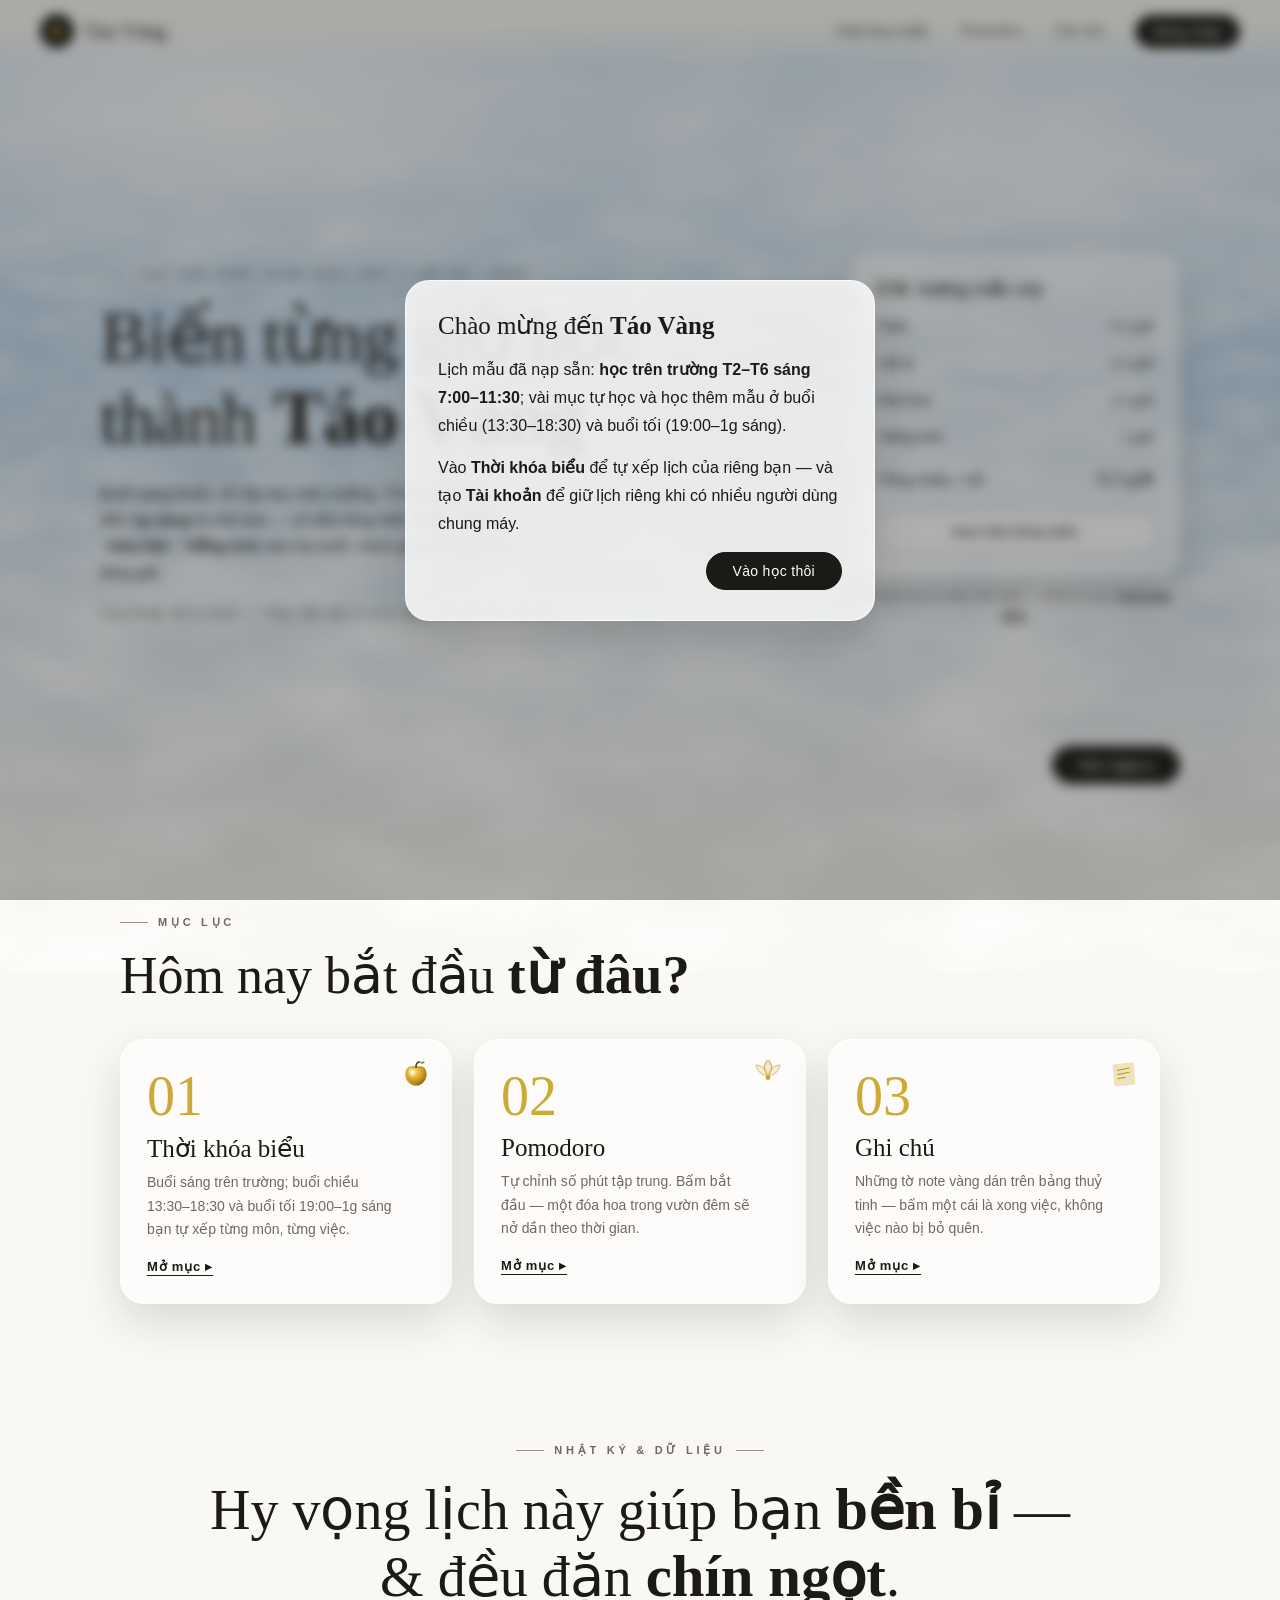
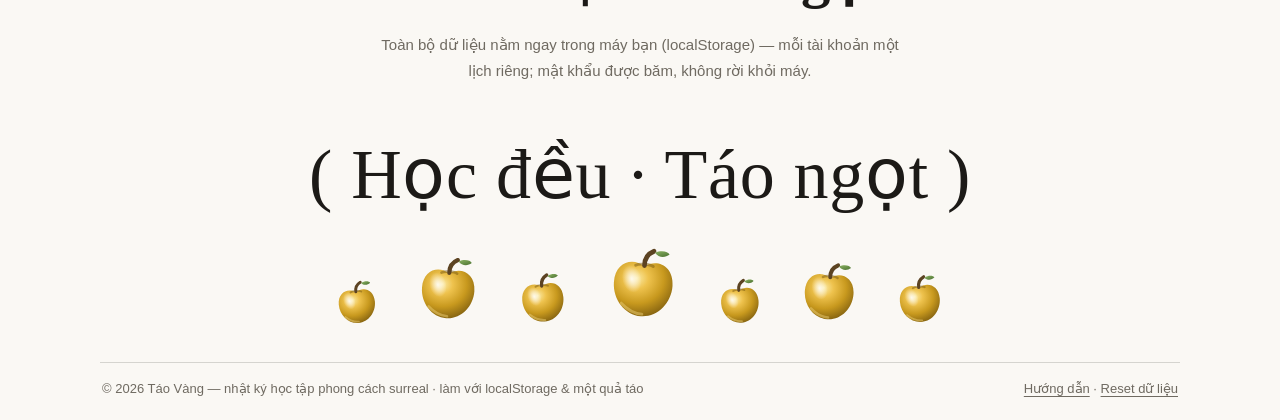
==== commit c0aabd44: "Đăng tải index.html" ====
--- a/index.html
+++ b/index.html
@@ -10,7 +10,7 @@
 <link rel="preconnect" href="https://fonts.googleapis.com">
 <link rel="preconnect" href="https://fonts.gstatic.com" crossorigin>
 <link href="https://fonts.googleapis.com/css2?family=Playfair+Display:ital,wght@0,400..900;1,400..900&family=Dancing+Script:wght@500;700&family=Be+Vietnam+Pro:wght@300;400;500;600&display=swap" rel="stylesheet">
-<link rel="stylesheet" href="style.css?v=6">
+<link rel="stylesheet" href="style.css?v=8">
 </head>
 <body>
 
--- a/style.css
+++ b/style.css
@@ -84,6 +84,7 @@
   display:inline-flex;align-items:center;gap:10px;flex:none;white-space:nowrap;
   font:500 21px var(--serif);text-decoration:none;
 }
+.nav__brandName{max-width:210px;overflow:hidden;text-overflow:ellipsis}
 .nav__logo{
   width:34px;height:34px;border-radius:50%;background:var(--ink);
   display:grid;place-items:center;flex:none;
@@ -136,12 +137,6 @@
     linear-gradient(112deg,transparent 40%,rgba(255,255,255,.55) 46%,transparent 51%),
     linear-gradient(112deg,transparent 58%,rgba(255,255,255,.4) 63%,transparent 68%);
 }
-.hero__branch{
-  position:absolute;top:clamp(4px,6vh,44px);left:-14px;
-  width:min(480px,60vw);pointer-events:none;z-index:0;
-}
-.hero__branchSvg{display:block;width:100%;height:auto;transform-origin:12% 18%;animation:sway 7s ease-in-out infinite}
-@keyframes sway{0%,100%{rotate:0deg}50%{rotate:1.3deg}}
 .hero__text{position:relative;z-index:1;min-width:0}
 .hero__title{
   font:500 clamp(38px,6.5vw,72px)/1.08 var(--serif);
@@ -188,10 +183,6 @@
 .page-head{max-width:1120px;margin:0 auto;padding:126px clamp(16px,4vw,40px) 10px;position:relative}
 .page-head h1{font:500 clamp(32px,5vw,56px)/1.12 var(--serif);margin:.25em 0 .2em}
 .page-sub{max-width:560px;color:var(--ink-soft);font-size:15px}
-.page-head .deco{
-  position:absolute;right:clamp(16px,4vw,40px);top:112px;
-  pointer-events:none;transform:rotate(6deg);
-}
 
 /* ---------- 7. Section ---------- */
 .section{
@@ -499,13 +490,12 @@
 }
 .toast.show{opacity:1;translate:-50% 0}
 
-/* ---------- 17. Chuyển trang mượt (fade-in khi đến, fade-out khi rời) ---------- */
-.page-anim body{animation:pageIn .55s cubic-bezier(.2,.7,.3,1) both}
-@keyframes pageIn{from{opacity:0;translate:0 14px}to{opacity:1;translate:0 0}}
-.page-anim.page-leaving body{
-  opacity:0;translate:0 -12px;
-  transition:opacity .24s ease,translate .24s ease;
-}
+/* ---------- 17. Chuyển trang mượt (fade-in khi đến, fade-out khi rời) ----------
+   CHỈ dùng opacity: nếu translate body thì body thành containing block,
+   làm modal fixed neo vào thân trang và mây fixed tràn ra tạo khoảng trống cuối trang. */
+.page-anim body{animation:pageIn .55s ease both}
+@keyframes pageIn{from{opacity:0}}
+.page-anim.page-leaving body{opacity:0;transition:opacity .22s ease}
 
 /* ---------- 18. Hiệu ứng nhẹ ---------- */
 @keyframes rise{from{opacity:0;translate:0 16px}}
@@ -547,9 +537,7 @@
 @media (max-width:640px){
   .section{padding:44px 16px 12px;scroll-margin-top:64px}
   .page-head{padding:108px 16px 8px}
-  .page-head .deco{display:none}
   .hero{padding:112px 16px 56px}
-  .hero__branch{display:none}
   .hero__ghost{display:none}
   .rays{display:none}
   .board{padding:24px 18px;gap:24px 18px}
@@ -569,7 +557,7 @@
   html{scroll-behavior:auto}
   .hero__text>*,.hero__side,.hero__cta{animation:none!important}
   .js .reveal{opacity:1!important;translate:0 0!important;transition:none!important}
-  .sky::before,.hero__branchSvg,.star,.garden.breathing,.clouds{animation:none!important}
+  .sky::before,.star,.garden.breathing,.clouds{animation:none!important}
   .page-anim body{animation:none!important}
   .page-anim.page-leaving body{opacity:1;translate:0;transition:none}
   .petal-fall{display:none}
